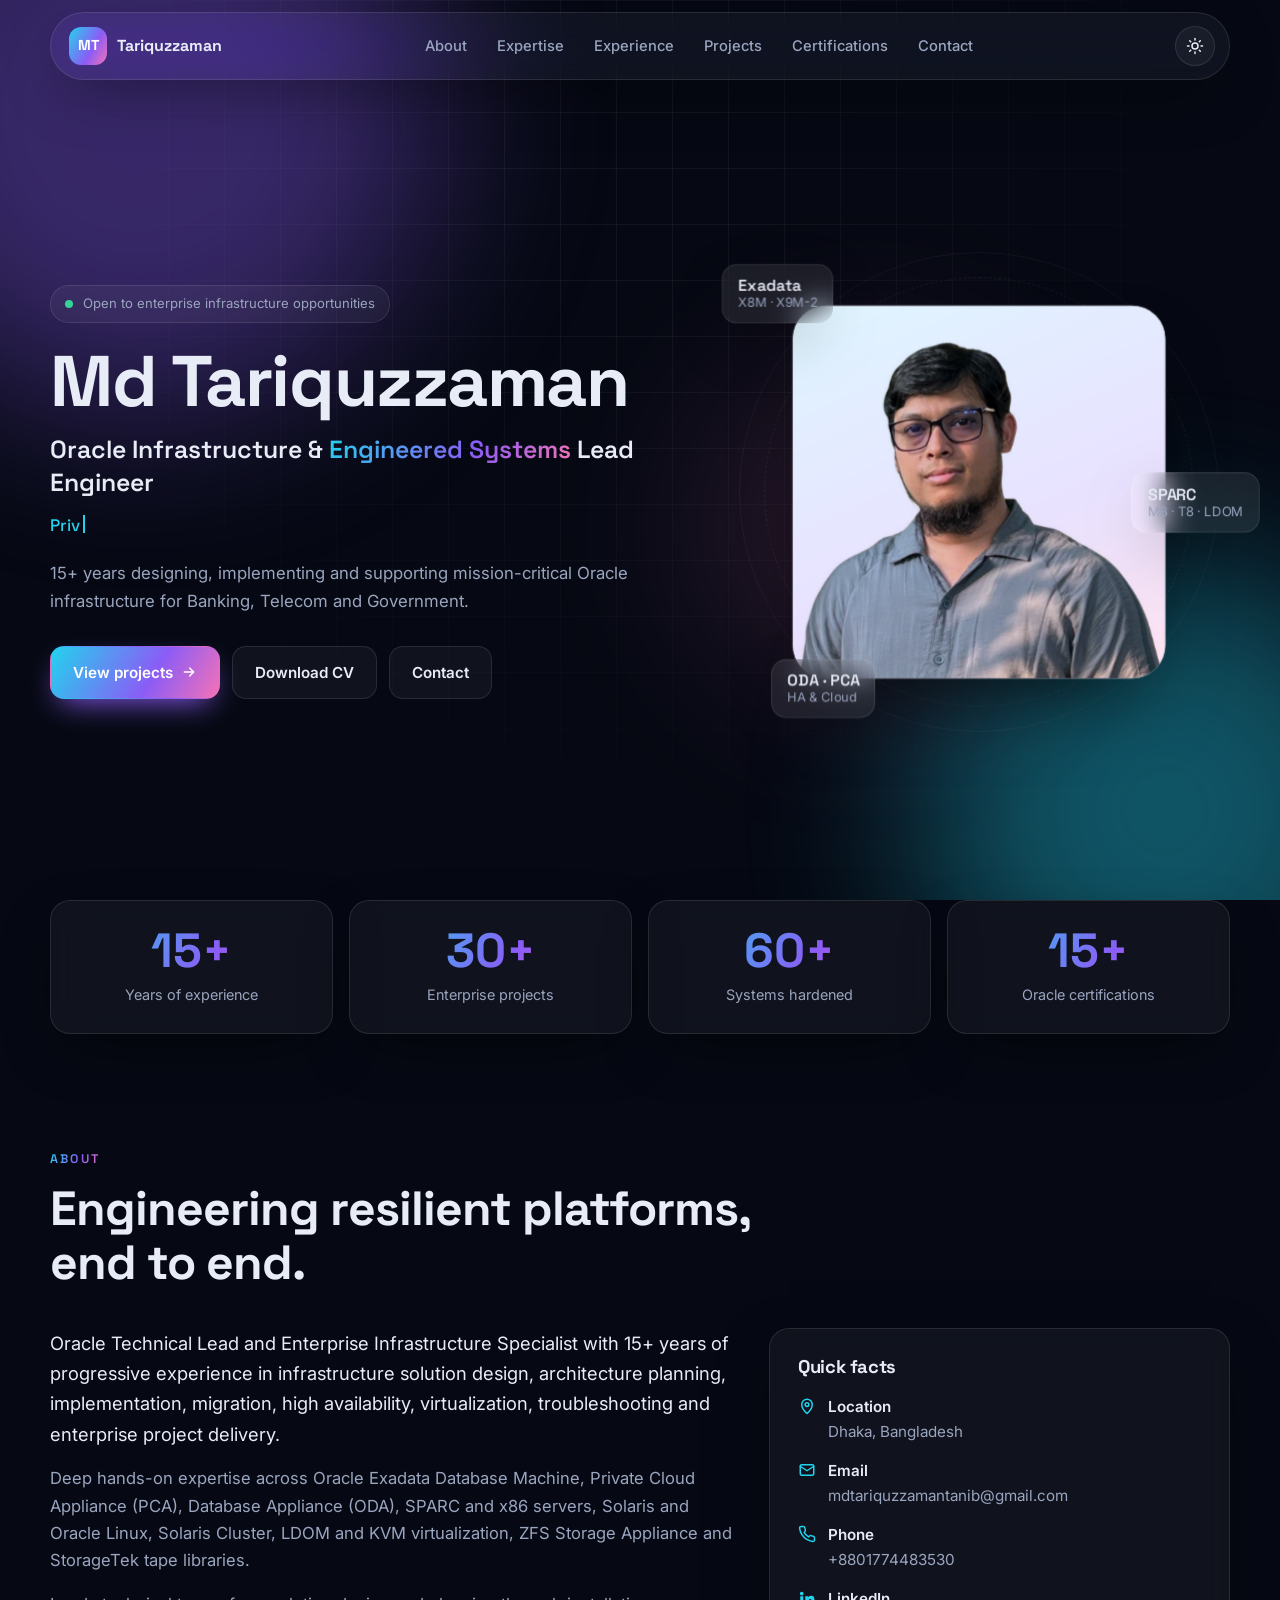
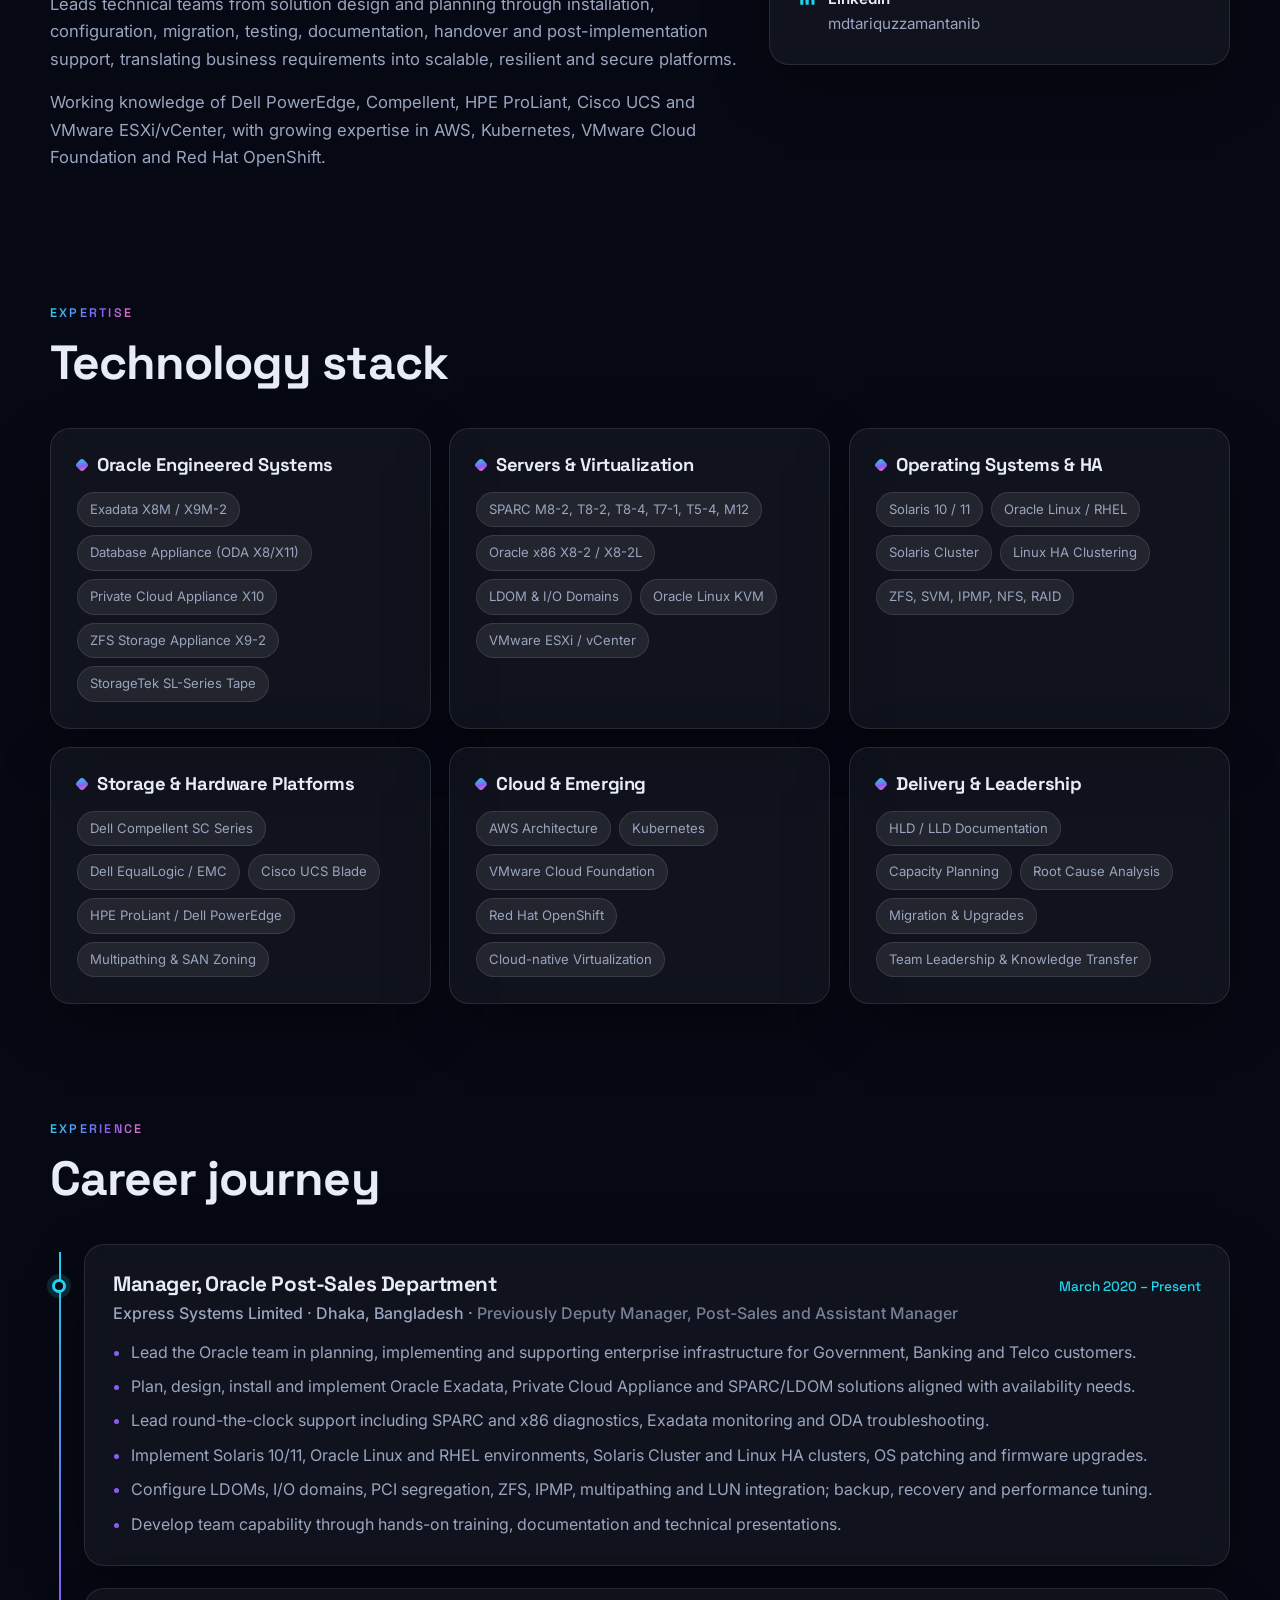
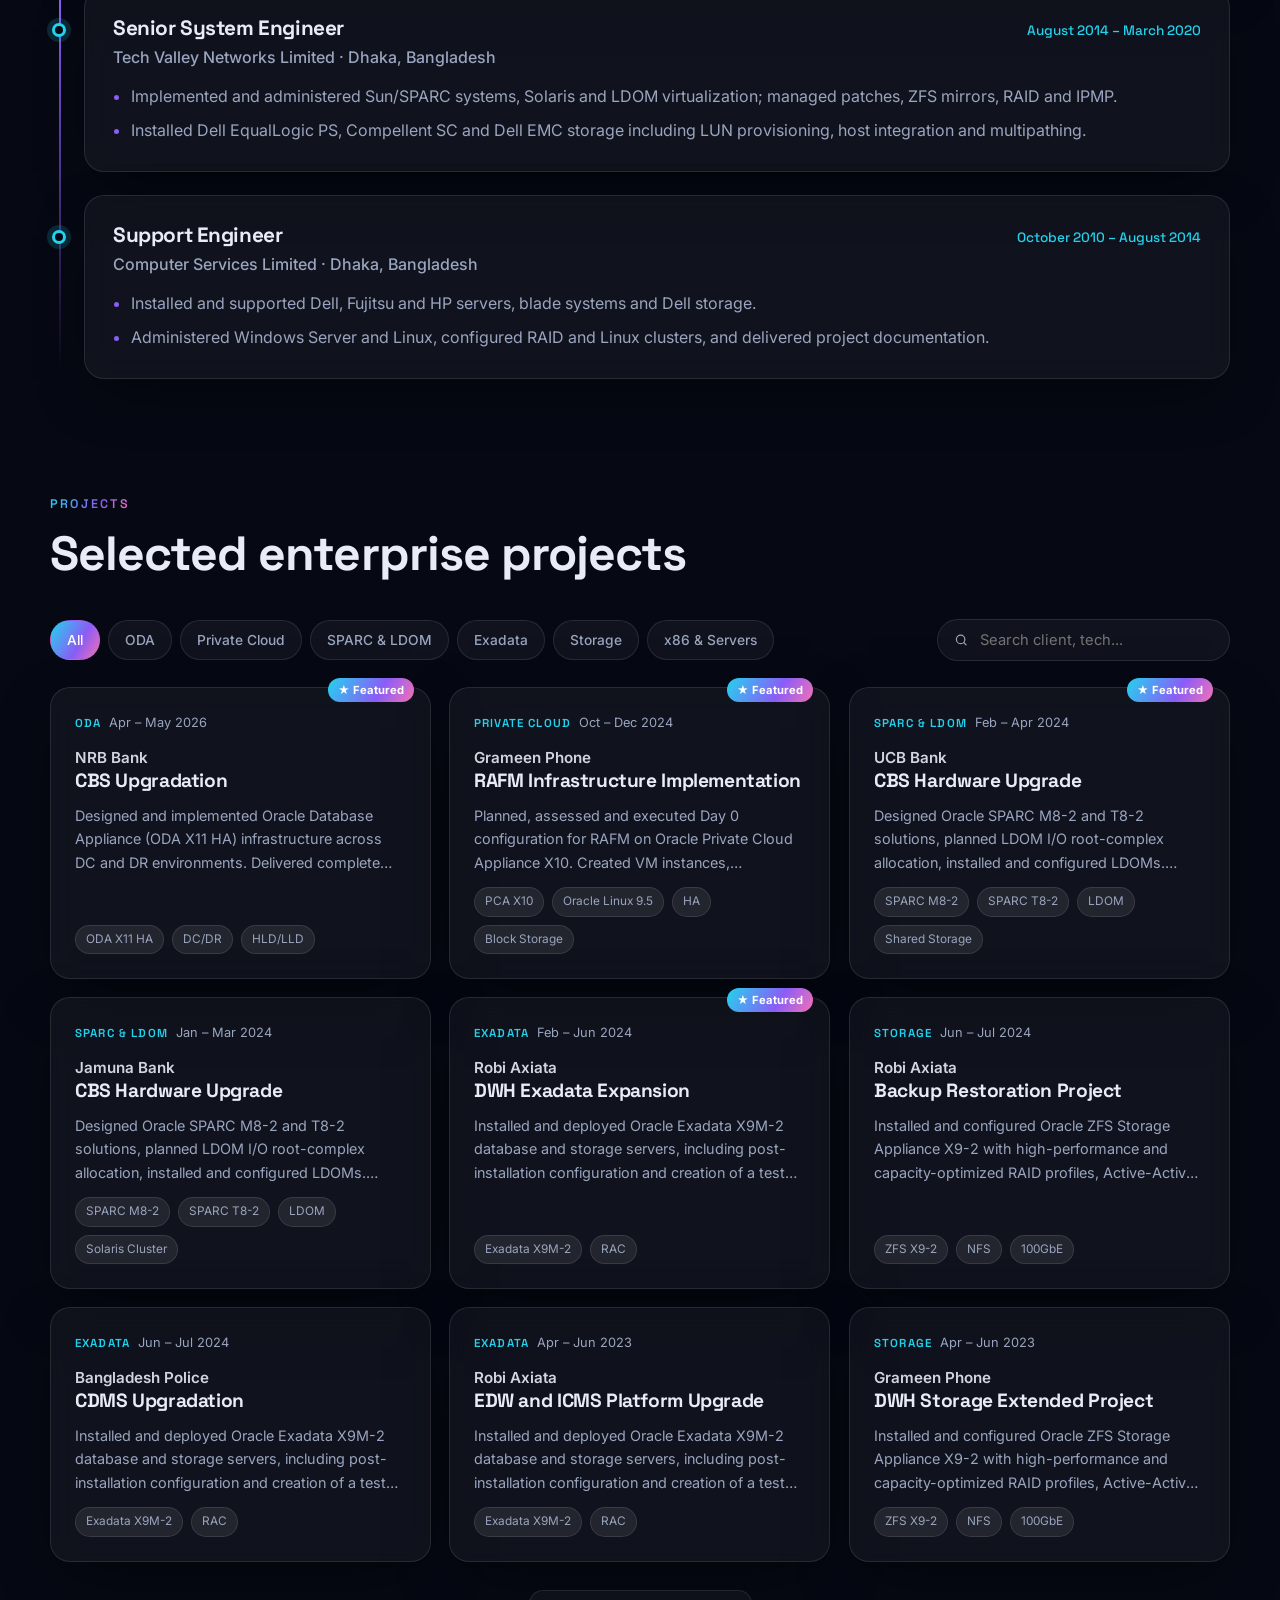
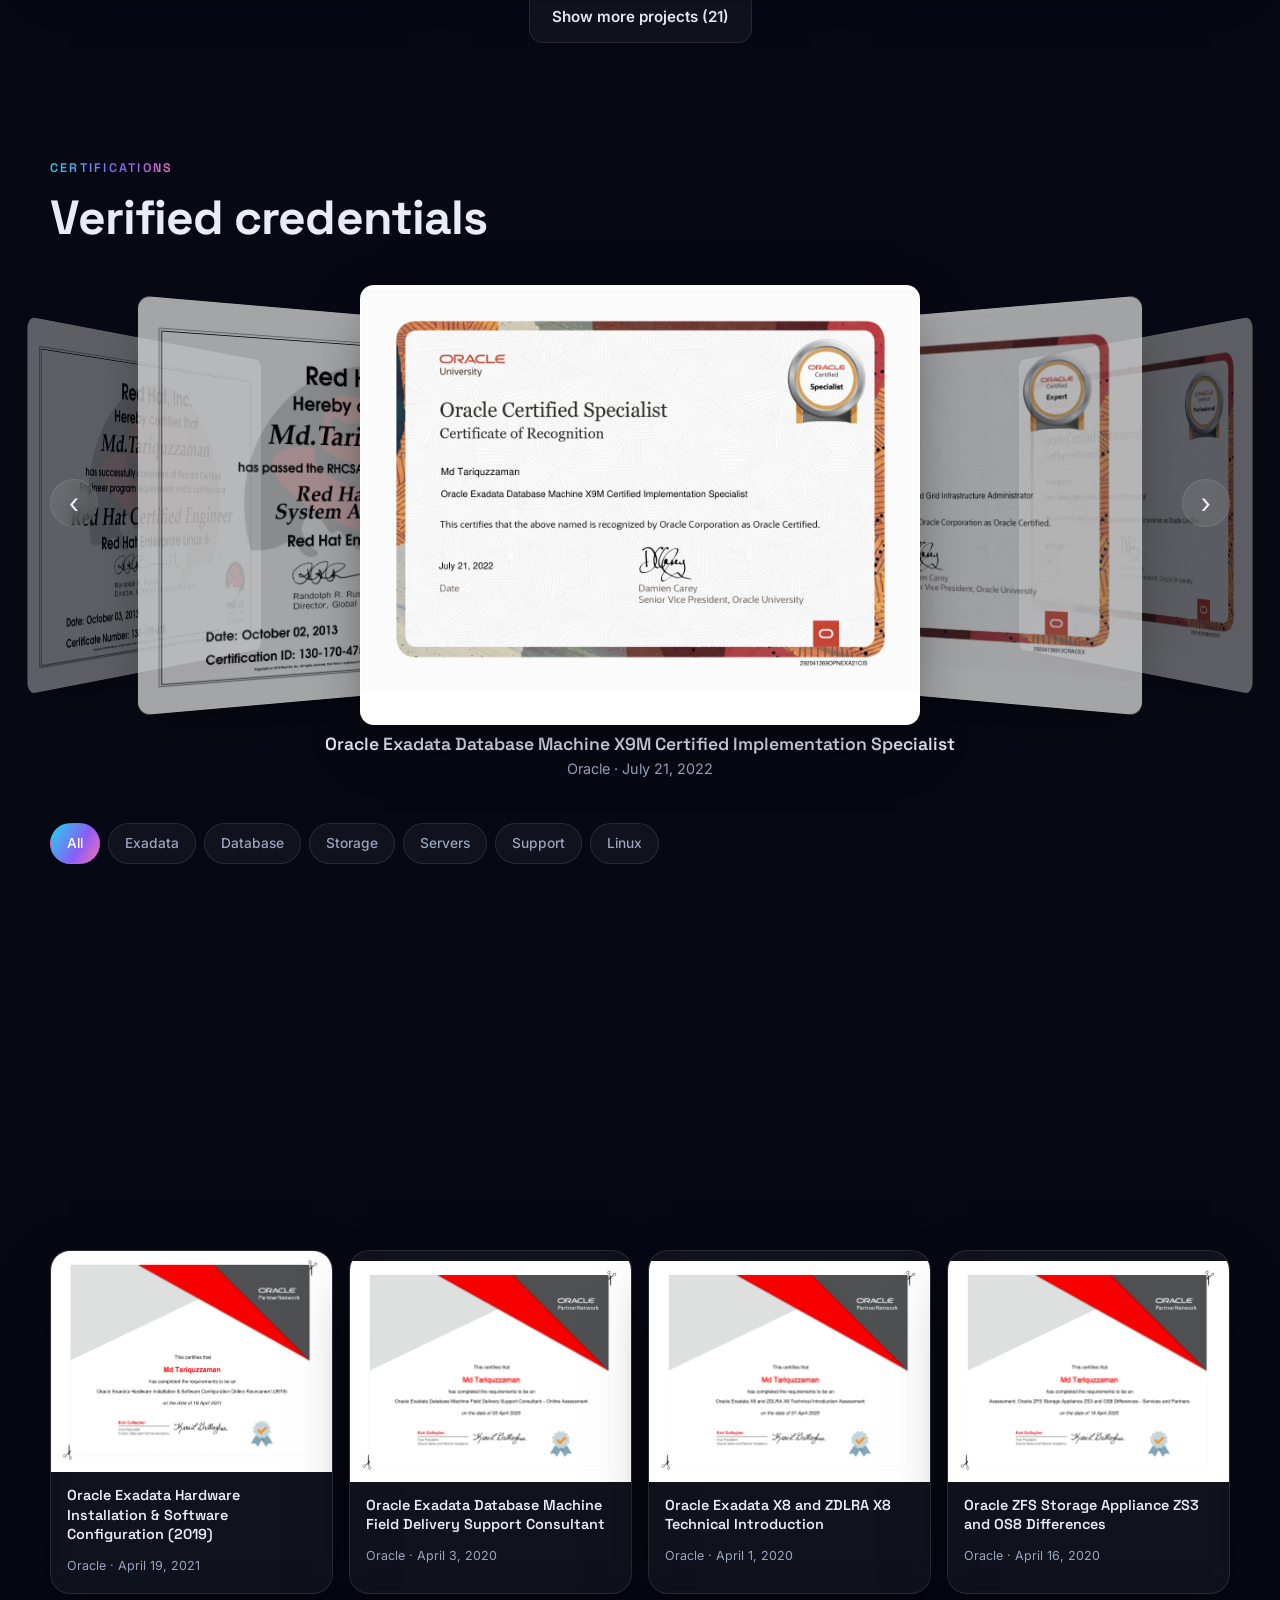
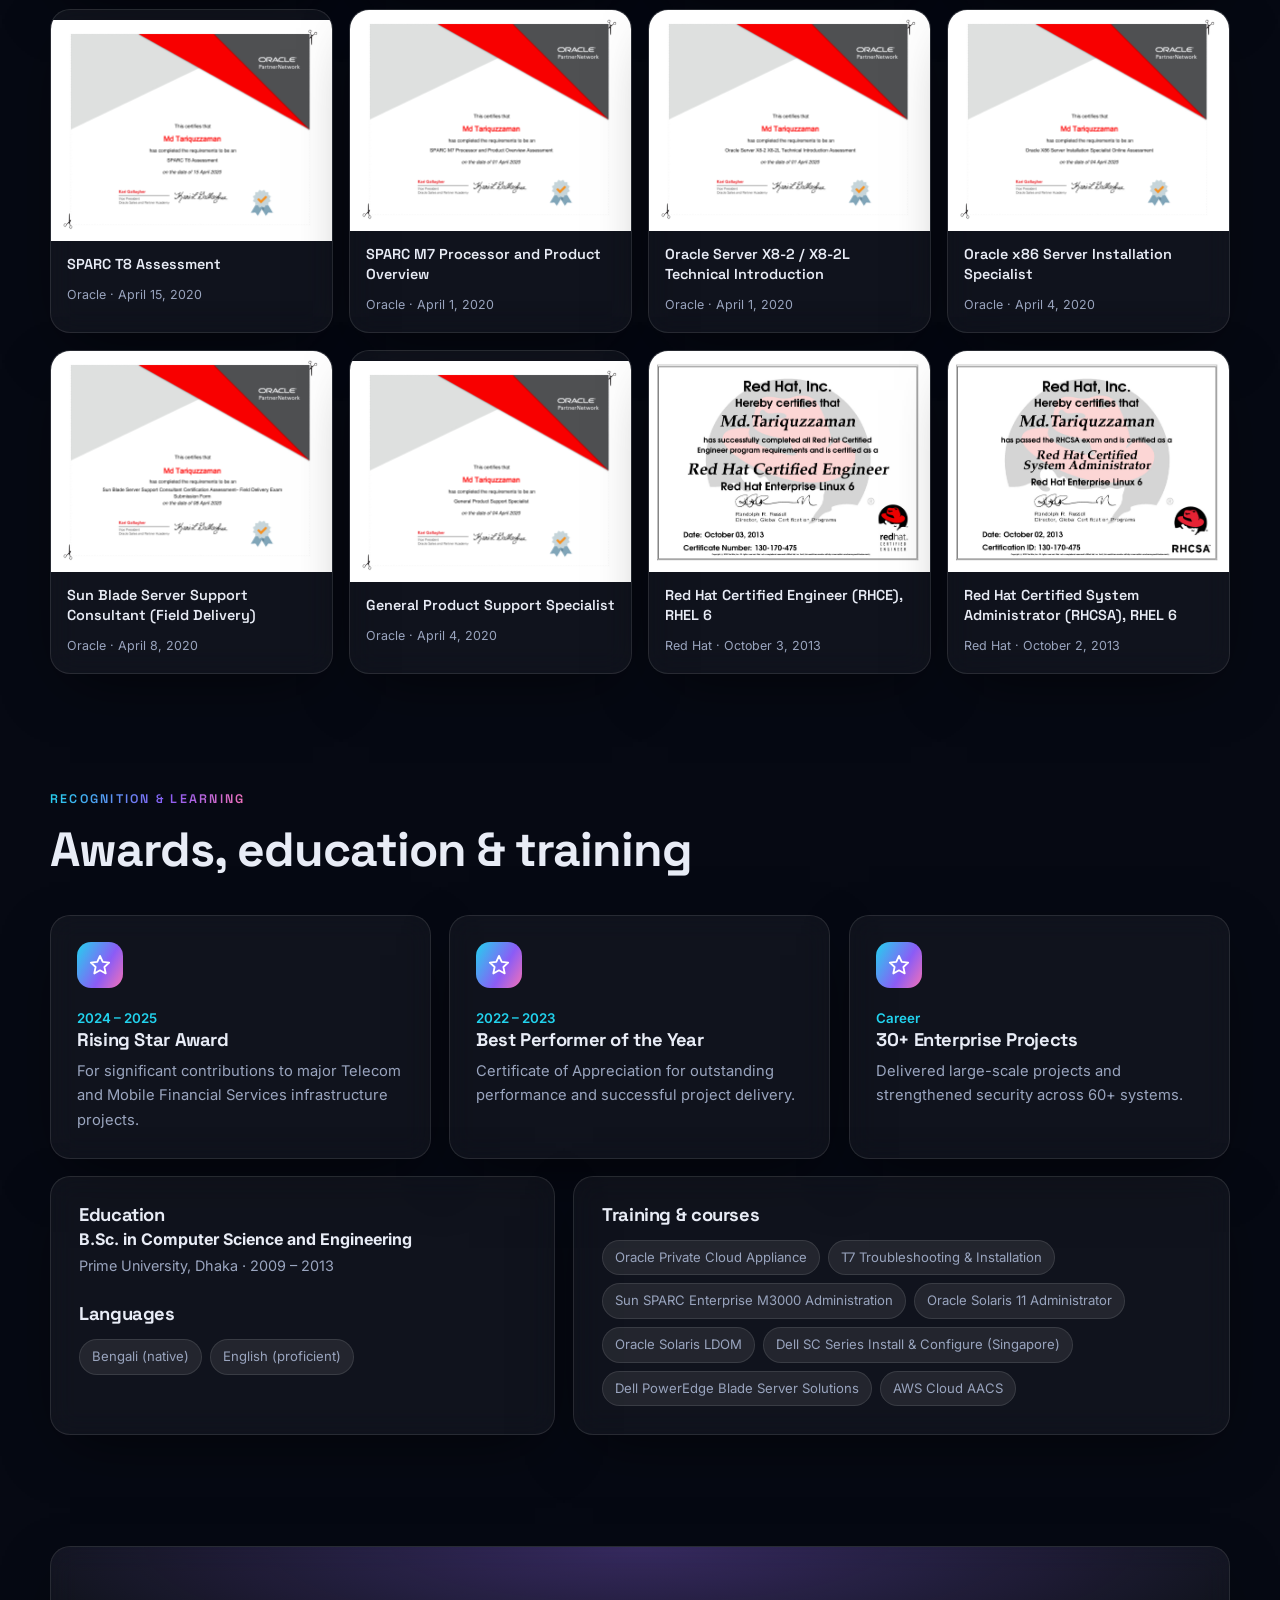
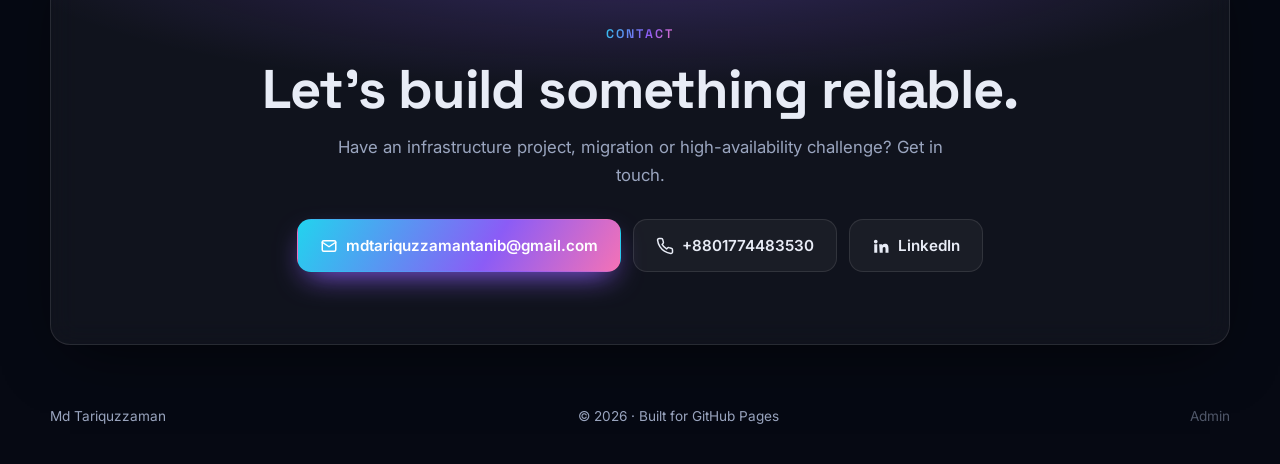
==== index.html @ 2ae0b71f "Add portfolio website with GitHub-backed admin panel Co-Authored-By: Claude Sonnet 5.5 <noreply@anth" ====
<!doctype html>
<html lang="en" data-theme="dark">
<head>
<meta charset="utf-8">
<meta name="viewport" content="width=device-width, initial-scale=1, viewport-fit=cover">
<title>Md Tariquzzaman | Oracle Infrastructure & Engineered Systems Lead</title>
<meta name="description" content="Portfolio of Md Tariquzzaman, Oracle Infrastructure and Engineered Systems Lead Engineer: Exadata, ODA, Private Cloud Appliance, SPARC and LDOM, Solaris, high availability.">
<meta property="og:title" content="Md Tariquzzaman | Oracle Infrastructure Lead Engineer">
<meta property="og:description" content="15+ years delivering mission-critical Oracle infrastructure for Banking, Telecom and Government.">
<meta property="og:image" content="assets/profile.jpg">
<meta name="theme-color" content="#060913">
<link rel="icon" href="assets/favicon.svg" type="image/svg+xml">
<link rel="preconnect" href="https://fonts.googleapis.com">
<link rel="preconnect" href="https://fonts.gstatic.com" crossorigin>
<link href="https://fonts.googleapis.com/css2?family=Inter:wght@400;500;600&family=Space+Grotesk:wght@500;600;700&display=swap" rel="stylesheet">
<link rel="stylesheet" href="css/style.css">
<script>try{var t=localStorage.getItem('theme');if(t)document.documentElement.dataset.theme=t}catch(e){}</script>
</head>
<body>
<div class="bg" aria-hidden="true"><i class="blob b1"></i><i class="blob b2"></i><i class="blob b3"></i><i class="grid"></i></div>
<div class="progress" id="progress"></div>

<header class="nav" id="nav">
  <a class="brand" href="#top" aria-label="Home"><span class="mark">MT</span><span class="brand-name">Tariquzzaman</span></a>
  <nav class="links" id="links" aria-label="Primary">
    <a href="#about">About</a><a href="#expertise">Expertise</a><a href="#experience">Experience</a>
    <a href="#projects">Projects</a><a href="#certifications">Certifications</a><a href="#contact">Contact</a>
  </nav>
  <div class="nav-actions">
    <button class="icon-btn" id="themeBtn" aria-label="Toggle theme"><svg viewBox="0 0 24 24" width="18" height="18" fill="none" stroke="currentColor" stroke-width="2" stroke-linecap="round"><circle cx="12" cy="12" r="4"/><path d="M12 2v2M12 20v2M4.9 4.9l1.4 1.4M17.7 17.7l1.4 1.4M2 12h2M20 12h2M4.9 19.1l1.4-1.4M17.7 6.3l1.4-1.4"/></svg></button>
    <button class="icon-btn menu" id="menuBtn" aria-label="Menu" aria-expanded="false"><span></span><span></span><span></span></button>
  </div>
</header>

<main id="top">
  <section class="hero container">
    <div class="hero-copy">
      <span class="pill"><i class="dot"></i> Open to enterprise infrastructure opportunities</span>
      <h1 id="hName" class="reveal">Md Tariquzzaman</h1>
      <p class="role">Oracle Infrastructure &amp; <span class="grad">Engineered Systems</span> Lead Engineer</p>
      <p class="typed" aria-live="off"><span id="typed"></span><i class="caret"></i></p>
      <p class="lead" id="hTagline"></p>
      <div class="cta">
        <a class="btn primary" href="#projects">View projects <svg viewBox="0 0 24 24" width="16" height="16" fill="none" stroke="currentColor" stroke-width="2.2" stroke-linecap="round"><path d="M5 12h14M13 6l6 6-6 6"/></svg></a>
        <a class="btn ghost" id="cvBtn" href="assets/Md-Tariquzzaman-CV.pdf" target="_blank" rel="noopener">Download CV</a>
        <a class="btn ghost" href="#contact">Contact</a>
      </div>
    </div>
    <div class="hero-visual">
      <div class="scene" id="heroScene">
        <div class="orbit o1"></div><div class="orbit o2"></div>
        <div class="photo-card" id="photoCard">
          <img id="hPhoto" src="assets/profile.jpg" alt="Portrait of Md Tariquzzaman" width="500" height="500" fetchpriority="high">
        </div>
        <div class="chip c1"><b>Exadata</b><small>X8M · X9M-2</small></div>
        <div class="chip c2"><b>SPARC</b><small>M8 · T8 · LDOM</small></div>
        <div class="chip c3"><b>ODA · PCA</b><small>HA &amp; Cloud</small></div>
      </div>
    </div>
  </section>

  <section class="stats container" id="stats"></section>

  <section id="about" class="section container">
    <div class="sec-head"><span class="eyebrow">About</span><h2>Engineering resilient platforms,<br>end to end.</h2></div>
    <div class="about-grid">
      <div class="about-text" id="aboutText"></div>
      <aside class="glass tilt about-side">
        <h3>Quick facts</h3>
        <ul class="facts" id="facts"></ul>
      </aside>
    </div>
  </section>

  <section id="expertise" class="section container">
    <div class="sec-head"><span class="eyebrow">Expertise</span><h2>Technology stack</h2></div>
    <div class="skill-grid" id="skills"></div>
  </section>

  <section id="experience" class="section container">
    <div class="sec-head"><span class="eyebrow">Experience</span><h2>Career journey</h2></div>
    <div class="timeline" id="timeline"></div>
  </section>

  <section id="projects" class="section container">
    <div class="sec-head"><span class="eyebrow">Projects</span><h2>Selected enterprise projects</h2></div>
    <div class="toolbar">
      <div class="filters" id="projFilters" role="tablist"></div>
      <label class="search"><svg viewBox="0 0 24 24" width="16" height="16" fill="none" stroke="currentColor" stroke-width="2" stroke-linecap="round"><circle cx="11" cy="11" r="7"/><path d="M20 20l-3.5-3.5"/></svg><input id="projSearch" type="search" placeholder="Search client, tech..." aria-label="Search projects"></label>
    </div>
    <div class="proj-grid" id="projects-grid"></div>
    <button class="btn ghost more" id="projMore" hidden>Show more projects</button>
  </section>

  <section id="certifications" class="section container">
    <div class="sec-head"><span class="eyebrow">Certifications</span><h2>Verified credentials</h2></div>
    <div class="carousel" id="carousel" aria-label="Certificate carousel">
      <div class="car-stage" id="carStage"></div>
      <button class="car-nav prev" id="carPrev" aria-label="Previous certificate">&#8249;</button>
      <button class="car-nav next" id="carNext" aria-label="Next certificate">&#8250;</button>
    </div>
    <div class="car-caption" id="carCaption"></div>
    <div class="toolbar"><div class="filters" id="certFilters"></div></div>
    <div class="cert-grid" id="certGrid"></div>
  </section>

  <section class="section container" id="recognition">
    <div class="sec-head"><span class="eyebrow">Recognition &amp; Learning</span><h2>Awards, education &amp; training</h2></div>
    <div class="award-grid" id="awards"></div>
    <div class="two-col">
      <div class="glass tilt"><h3>Education</h3><div id="edu"></div><h3 class="mt">Languages</h3><div class="tags" id="langs"></div></div>
      <div class="glass tilt"><h3>Training &amp; courses</h3><div class="tags" id="training"></div></div>
    </div>
  </section>

  <section id="contact" class="section container">
    <div class="contact glass">
      <span class="eyebrow">Contact</span>
      <h2>Let's build something reliable.</h2>
      <p class="lead">Have an infrastructure project, migration or high-availability challenge? Get in touch.</p>
      <div class="contact-links" id="contactLinks"></div>
    </div>
  </section>
</main>

<footer class="footer container">
  <span id="footName">Md Tariquzzaman</span><span>&copy; <span id="year"></span> · Built for GitHub Pages</span>
  <a href="admin/" class="admin-link">Admin</a>
</footer>

<div class="lightbox" id="lightbox" hidden role="dialog" aria-modal="true" aria-label="Certificate preview">
  <button class="lb-close" id="lbClose" aria-label="Close">&times;</button>
  <div class="lb-card" id="lbCard"><img id="lbImg" alt=""><div class="lb-info"><h3 id="lbTitle"></h3><p id="lbMeta"></p></div></div>
</div>

<div class="modal" id="modal" hidden role="dialog" aria-modal="true">
  <div class="modal-card glass" id="modalCard"><button class="lb-close" id="modalClose" aria-label="Close">&times;</button><div id="modalBody"></div></div>
</div>

<script src="js/app.js"></script>
</body>
</html>
---- css/style.css ----
:root{
  --bg:#060913;--bg2:#0b1020;--surface:rgba(255,255,255,.045);--surface-2:rgba(255,255,255,.08);
  --border:rgba(255,255,255,.1);--text:#e8ecf6;--muted:#9aa5bf;--a1:#22d3ee;--a2:#8b5cf6;--a3:#f472b6;
  --grad:linear-gradient(120deg,var(--a1),var(--a2) 60%,var(--a3));
  --shadow:0 20px 60px -20px rgba(0,0,0,.65);--radius:20px;--nav-h:68px;
  --font:'Inter',system-ui,-apple-system,'Segoe UI',Roboto,sans-serif;--display:'Space Grotesk','Inter',system-ui,sans-serif;
}
[data-theme="light"]{
  --bg:#f5f7fc;--bg2:#ffffff;--surface:rgba(255,255,255,.75);--surface-2:rgba(255,255,255,.95);
  --border:rgba(15,23,42,.1);--text:#0f172a;--muted:#55627d;--a1:#0891b2;--a2:#6d28d9;--a3:#db2777;
  --shadow:0 20px 50px -22px rgba(30,41,90,.28);
}
*,*::before,*::after{box-sizing:border-box}
html{scroll-behavior:smooth;scroll-padding-top:calc(var(--nav-h) + 12px);-webkit-text-size-adjust:100%}
html{overflow-x:clip}
body{margin:0;background:var(--bg);color:var(--text);font:400 16px/1.65 var(--font);overflow-x:hidden;-webkit-font-smoothing:antialiased}
img{max-width:100%;display:block}
a{color:inherit;text-decoration:none}
h1,h2,h3{font-family:var(--display);line-height:1.12;margin:0;letter-spacing:-.02em}
p{margin:0}
button{font:inherit;color:inherit;cursor:pointer}
:focus-visible{outline:2px solid var(--a1);outline-offset:3px;border-radius:8px}
.container{width:min(1180px,100% - 2*clamp(16px,4vw,32px));margin-inline:auto}
.section{padding:clamp(56px,9vw,110px) 0 0}

/* background */
.bg{position:fixed;inset:0;z-index:-1;overflow:hidden;background:var(--bg)}
.blob{position:absolute;border-radius:50%;filter:blur(90px);opacity:.38;will-change:transform}
.b1{width:46vmax;height:46vmax;background:var(--a2);top:-14vmax;left:-12vmax;animation:float 22s ease-in-out infinite}
.b2{width:38vmax;height:38vmax;background:var(--a1);bottom:-12vmax;right:-10vmax;animation:float 26s ease-in-out infinite reverse}
.b3{width:26vmax;height:26vmax;background:var(--a3);top:40%;left:55%;opacity:.16;animation:float 30s ease-in-out infinite}
[data-theme="light"] .blob{opacity:.2}
.grid{position:absolute;inset:0;background-image:linear-gradient(var(--border) 1px,transparent 1px),linear-gradient(90deg,var(--border) 1px,transparent 1px);background-size:56px 56px;mask-image:radial-gradient(ellipse at 50% 20%,#000 10%,transparent 70%);-webkit-mask-image:radial-gradient(ellipse at 50% 20%,#000 10%,transparent 70%);opacity:.5}
@keyframes float{50%{transform:translate3d(4vmax,3vmax,0) scale(1.08)}}
.progress{position:fixed;top:0;left:0;height:3px;width:0;background:var(--grad);z-index:100}

/* nav */
.nav{position:fixed;top:12px;left:50%;transform:translateX(-50%);width:min(1180px,100% - 24px);height:var(--nav-h);z-index:50;
  display:flex;align-items:center;justify-content:space-between;padding:0 14px 0 18px;border-radius:999px;
  background:var(--surface);border:1px solid var(--border);backdrop-filter:blur(18px) saturate(1.4);-webkit-backdrop-filter:blur(18px) saturate(1.4);box-shadow:var(--shadow);transition:background .3s}
.brand{display:flex;align-items:center;gap:10px;font-family:var(--display);font-weight:700}
.mark{display:grid;place-items:center;width:38px;height:38px;border-radius:12px;background:var(--grad);color:#fff;font-size:.9rem;letter-spacing:0}
.links{display:flex;gap:2px}
.links a{padding:8px 14px;border-radius:999px;color:var(--muted);font-size:.92rem;font-weight:500;transition:.25s}
.links a:hover,.links a.active{color:var(--text);background:var(--surface-2)}
.nav-actions{display:flex;gap:8px;align-items:center}
.icon-btn{width:40px;height:40px;border-radius:50%;border:1px solid var(--border);background:var(--surface);display:grid;place-items:center;transition:.25s}
.icon-btn:hover{background:var(--surface-2);transform:rotate(18deg)}
.menu{display:none;flex-direction:column;gap:4px;justify-content:center;align-items:center}
.menu:hover{transform:none}
.menu span{width:16px;height:2px;background:currentColor;border-radius:2px;transition:.3s}
.menu[aria-expanded=true] span:nth-child(1){transform:translateY(6px) rotate(45deg)}
.menu[aria-expanded=true] span:nth-child(2){opacity:0}
.menu[aria-expanded=true] span:nth-child(3){transform:translateY(-6px) rotate(-45deg)}

/* buttons / pills */
.btn{display:inline-flex;align-items:center;gap:8px;padding:13px 22px;border-radius:14px;font-weight:600;font-size:.95rem;border:1px solid var(--border);transition:transform .25s,box-shadow .25s,background .25s}
.btn.primary{background:var(--grad);color:#fff;border-color:transparent;box-shadow:0 12px 30px -10px var(--a2)}
.btn.primary:hover{transform:translateY(-3px);box-shadow:0 18px 36px -10px var(--a2)}
.btn.ghost{background:var(--surface)}
.btn.ghost:hover{background:var(--surface-2);transform:translateY(-3px)}
.pill{display:inline-flex;align-items:center;gap:10px;padding:7px 14px;border-radius:999px;background:var(--surface);border:1px solid var(--border);font-size:.82rem;color:var(--muted)}
.dot{width:8px;height:8px;border-radius:50%;background:#34d399;box-shadow:0 0 0 0 #34d399;animation:pulse 2s infinite}
@keyframes pulse{70%{box-shadow:0 0 0 9px transparent}}
.eyebrow{display:inline-block;font:600 .78rem var(--display);letter-spacing:.18em;text-transform:uppercase;background:var(--grad);-webkit-background-clip:text;background-clip:text;color:transparent}
.grad{background:var(--grad);-webkit-background-clip:text;background-clip:text;color:transparent}
.glass{background:var(--surface);border:1px solid var(--border);border-radius:var(--radius);backdrop-filter:blur(14px);-webkit-backdrop-filter:blur(14px);box-shadow:var(--shadow)}

/* hero */
.hero{min-height:100svh;display:grid;grid-template-columns:1.1fr .9fr;align-items:center;gap:clamp(24px,5vw,64px);padding:calc(var(--nav-h) + 56px) 0 40px}
.hero h1{font-size:clamp(2.4rem,5.6vw,4.6rem);margin:18px 0 12px;font-weight:700}
.role{font:600 clamp(1.1rem,2.4vw,1.55rem)/1.35 var(--display);color:var(--text)}
.typed{margin:14px 0 18px;min-height:1.7em;font:500 1.05rem var(--display);color:var(--a1)}
.caret{display:inline-block;width:2px;height:1.1em;background:var(--a1);margin-left:3px;vertical-align:-.15em;animation:blink 1s steps(1) infinite}
@keyframes blink{50%{opacity:0}}
.lead{color:var(--muted);font-size:1.05rem;max-width:56ch}
.cta{display:flex;flex-wrap:wrap;gap:12px;margin-top:30px}
.hero-visual{display:grid;place-items:center;perspective:1200px}
.scene{position:relative;width:min(440px,86vw);aspect-ratio:1;transform-style:preserve-3d;transition:transform .15s ease-out;will-change:transform}
.photo-card{position:absolute;inset:9%;border-radius:32px;overflow:hidden;background:linear-gradient(155deg,#dff6ff,#e9e2ff 60%,#ffe3f1);box-shadow:0 40px 80px -30px rgba(0,0,0,.7),0 0 0 1px var(--border);transform:translateZ(40px)}
.photo-card img{width:100%;height:100%;object-fit:cover;object-position:center 20%;mix-blend-mode:multiply}
.photo-card::after{content:"";position:absolute;inset:0;background:linear-gradient(115deg,transparent 35%,rgba(255,255,255,.55) 50%,transparent 65%);transform:translateX(-120%);animation:sheen 6s ease-in-out infinite}
@keyframes sheen{40%,100%{transform:translateX(120%)}}
.orbit{position:absolute;inset:0;border-radius:50%;border:1px dashed var(--border);transform:translateZ(-30px)}
.o1{animation:spin 40s linear infinite}.o2{inset:-6%;animation:spin 60s linear infinite reverse;border-style:solid;opacity:.5}
@keyframes spin{to{rotate:360deg}}
.chip{position:absolute;padding:10px 14px;border-radius:14px;background:var(--surface-2);border:1px solid var(--border);backdrop-filter:blur(14px);-webkit-backdrop-filter:blur(14px);box-shadow:var(--shadow);display:flex;flex-direction:column;line-height:1.25;animation:bob 6s ease-in-out infinite}
.chip b{font:600 .92rem var(--display)}.chip small{color:var(--muted);font-size:.74rem}
.c1{top:2%;left:-4%;transform:translateZ(90px)}
.c2{top:46%;right:-8%;transform:translateZ(110px);animation-delay:-2s}
.c3{bottom:2%;left:6%;transform:translateZ(80px);animation-delay:-4s}
@keyframes bob{50%{translate:0 -10px}}

/* stats */
.stats{display:grid;grid-template-columns:repeat(4,1fr);gap:16px}
.stat{padding:26px 20px;text-align:center}
.stat b{display:block;font:700 clamp(2rem,4.5vw,3rem)/1 var(--display);background:var(--grad);-webkit-background-clip:text;background-clip:text;color:transparent}
.stat span{display:block;margin-top:8px;color:var(--muted);font-size:.9rem}

/* sections */
.sec-head{margin-bottom:38px}
.sec-head h2{font-size:clamp(1.9rem,4.4vw,3rem);margin-top:12px}
.about-grid{display:grid;grid-template-columns:1.5fr 1fr;gap:28px;align-items:start}
.about-text p{color:var(--muted);margin-bottom:16px;font-size:1.04rem}
.about-text p:first-child{color:var(--text);font-size:1.15rem}
.about-side{padding:28px}
h3{font-size:1.15rem}
.facts{list-style:none;padding:0;margin:16px 0 0;display:grid;gap:14px}
.facts li{display:flex;gap:12px;align-items:flex-start;color:var(--muted);font-size:.95rem}
.facts svg{flex:none;margin-top:3px;color:var(--a1)}
.facts b{display:block;color:var(--text);font-weight:600}
.facts a:hover{color:var(--a1)}

.tilt{transform-style:preserve-3d;transition:transform .2s ease-out,box-shadow .3s;will-change:transform;position:relative}
.tilt>*{transform:translateZ(0)}
.tilt::before{content:"";position:absolute;inset:0;border-radius:inherit;background:radial-gradient(420px circle at var(--mx,50%) var(--my,0%),rgba(139,92,246,.18),transparent 45%);opacity:0;transition:opacity .3s;pointer-events:none}
.tilt:hover::before{opacity:1}

.skill-grid{display:grid;grid-template-columns:repeat(3,1fr);gap:18px;perspective:1200px}
.skill{padding:26px}
.skill h3{display:flex;align-items:center;gap:10px;margin-bottom:16px}
.skill h3 i{width:10px;height:10px;border-radius:3px;background:var(--grad);transform:rotate(45deg)}
.skill ul{list-style:none;margin:0;padding:0;display:flex;flex-wrap:wrap;gap:8px}
.skill li,.tag{padding:6px 12px;border-radius:999px;background:var(--surface-2);border:1px solid var(--border);font-size:.82rem;color:var(--muted);transition:.2s}
.skill li:hover,.tag:hover{color:var(--text);border-color:var(--a1)}
.tags{display:flex;flex-wrap:wrap;gap:8px;margin-top:14px}

/* timeline */
.timeline{position:relative;display:grid;gap:22px;padding-left:34px}
.timeline::before{content:"";position:absolute;left:9px;top:8px;bottom:8px;width:2px;background:linear-gradient(var(--a1),var(--a2),transparent)}
.job{padding:28px;position:relative}
.job::after{content:"";position:absolute;left:-33px;top:34px;width:14px;height:14px;border-radius:50%;background:var(--bg);border:3px solid var(--a1);box-shadow:0 0 0 5px rgba(34,211,238,.15)}
.job-top{display:flex;flex-wrap:wrap;justify-content:space-between;gap:6px 18px;align-items:baseline}
.job h3{font-size:1.3rem}
.job .when{font:500 .85rem var(--display);color:var(--a1)}
.job .co{color:var(--muted);margin:4px 0 12px;font-weight:500}
.job .co em{font-style:normal;opacity:.75}
.job ul{margin:0;padding-left:18px;color:var(--muted);display:grid;gap:8px}
.job li::marker{color:var(--a2)}

/* projects & filters */
.toolbar{display:flex;flex-wrap:wrap;gap:14px;justify-content:space-between;align-items:center;margin-bottom:26px}
.filters{display:flex;flex-wrap:wrap;gap:8px}
.f{padding:8px 16px;border-radius:999px;border:1px solid var(--border);background:var(--surface);color:var(--muted);font-size:.86rem;font-weight:500;transition:.25s}
.f:hover{color:var(--text)}
.f.on{background:var(--grad);color:#fff;border-color:transparent}
.search{display:flex;align-items:center;gap:10px;padding:0 16px;height:42px;border-radius:999px;background:var(--surface);border:1px solid var(--border);color:var(--muted);min-width:min(280px,100%)}
.search input{background:none;border:0;outline:0;color:var(--text);font:inherit;font-size:.92rem;width:100%}
.proj-grid{display:grid;grid-template-columns:repeat(3,1fr);gap:18px;perspective:1400px}
.proj{padding:24px;display:flex;flex-direction:column;gap:12px;cursor:pointer;text-align:left;width:100%;min-height:230px;color:inherit}
.proj .top{display:flex;justify-content:space-between;align-items:center;gap:8px}
.proj .cat{font:600 .72rem var(--display);letter-spacing:.1em;text-transform:uppercase;color:var(--a1)}
.proj .yr{font-size:.8rem;color:var(--muted)}
.proj h3{font-size:1.2rem}
.proj .client{color:var(--text);opacity:.9;font-weight:600;font-size:.95rem}
.proj p{color:var(--muted);font-size:.9rem;display:-webkit-box;-webkit-line-clamp:3;-webkit-box-orient:vertical;overflow:hidden}
.proj .tags{margin-top:auto}.proj .tag{font-size:.74rem;padding:4px 10px}
.proj.star::after{content:"★ Featured";position:absolute;top:-10px;right:16px;font-size:.7rem;font-weight:700;padding:3px 10px;border-radius:999px;background:var(--grad);color:#fff}
.more{margin:28px auto 0;display:flex}
.empty{grid-column:1/-1;text-align:center;color:var(--muted);padding:40px}

/* certificates */
.carousel{position:relative;height:clamp(260px,46vw,440px);perspective:1500px;margin-bottom:10px;touch-action:pan-y}
.car-stage{position:absolute;inset:0;transform-style:preserve-3d}
.car-item{position:absolute;left:50%;top:50%;width:min(560px,74%);aspect-ratio:705/555;margin:calc(min(560px,74%)*-.39) 0 0 calc(min(560px,74%)/-2);border-radius:14px;overflow:hidden;background:#fff;border:1px solid var(--border);box-shadow:var(--shadow);transition:transform .7s cubic-bezier(.2,.8,.2,1),opacity .7s,filter .7s;cursor:pointer}
.car-item img{width:100%;height:100%;object-fit:contain;background:#fff}
.car-nav{position:absolute;top:50%;translate:0 -50%;z-index:5;width:48px;height:48px;border-radius:50%;border:1px solid var(--border);background:var(--surface-2);backdrop-filter:blur(10px);font-size:1.8rem;line-height:1;display:grid;place-items:center;transition:.25s}
.car-nav:hover{background:var(--grad);color:#fff}
.prev{left:0}.next{right:0}
.car-caption{text-align:center;margin:8px 0 34px;min-height:56px}
.car-caption b{display:block;font:600 1.1rem var(--display)}.car-caption span{color:var(--muted);font-size:.9rem}
.cert-grid{display:grid;grid-template-columns:repeat(4,1fr);gap:16px;perspective:1200px}
.cert{display:block;width:100%;text-align:left;padding:0;overflow:hidden;cursor:pointer;color:inherit}
.cert .thumb{aspect-ratio:705/555;background:#fff;overflow:hidden}
.cert img{width:100%;height:100%;object-fit:cover;transition:transform .5s}
.cert:hover img{transform:scale(1.06)}
.cert .meta{padding:14px 16px 16px}
.cert h4{margin:0 0 6px;font:600 .9rem/1.35 var(--display)}
.cert small{color:var(--muted);font-size:.78rem}

.award-grid{display:grid;grid-template-columns:repeat(3,1fr);gap:18px;margin-bottom:18px;perspective:1200px}
.award{padding:26px}
.award .ic{width:46px;height:46px;border-radius:14px;background:var(--grad);display:grid;place-items:center;color:#fff;margin-bottom:16px}
.award small{color:var(--a1);font-weight:600}
.award p{color:var(--muted);font-size:.92rem;margin-top:8px}
.two-col{display:grid;grid-template-columns:1fr 1.3fr;gap:18px;perspective:1200px}
.two-col .glass{padding:28px}.mt{margin-top:26px}
.edu b{display:block}.edu span{color:var(--muted);font-size:.9rem}

.contact{padding:clamp(32px,6vw,72px);text-align:center;position:relative;overflow:hidden}
.contact::before{content:"";position:absolute;inset:-40% -10% auto;height:80%;background:radial-gradient(ellipse,rgba(139,92,246,.3),transparent 65%);pointer-events:none}
.contact h2{font-size:clamp(1.9rem,5vw,3.4rem);margin:14px 0 14px;position:relative}
.contact .lead{margin:0 auto 30px;position:relative}
.contact-links{display:flex;flex-wrap:wrap;justify-content:center;gap:12px;position:relative}
.footer{display:flex;flex-wrap:wrap;gap:10px 20px;justify-content:space-between;align-items:center;color:var(--muted);font-size:.85rem;padding:60px 0 36px}
.admin-link{opacity:.5}.admin-link:hover{opacity:1}

/* overlays */
.lightbox,.modal{position:fixed;inset:0;z-index:200;display:grid;place-items:center;padding:20px;background:rgba(3,6,14,.8);backdrop-filter:blur(10px);-webkit-backdrop-filter:blur(10px);perspective:1600px;animation:fade .25s}
.lightbox[hidden],.modal[hidden]{display:none}
@keyframes fade{from{opacity:0}}
.lb-card{width:min(900px,100%);max-height:92svh;border-radius:16px;overflow:auto;background:var(--bg2);border:1px solid var(--border);box-shadow:0 50px 120px rgba(0,0,0,.7);animation:flip .6s cubic-bezier(.2,.8,.2,1);transform-style:preserve-3d}
@keyframes flip{from{transform:rotateY(-80deg) scale(.7);opacity:0}}
.lb-card img{width:100%;background:#fff}
.lb-info{padding:18px 22px}.lb-info p{color:var(--muted);font-size:.9rem;margin-top:4px}
.lb-close{position:fixed;top:16px;right:18px;width:44px;height:44px;border-radius:50%;border:1px solid var(--border);background:var(--surface-2);font-size:1.6rem;line-height:1;z-index:5;color:var(--text)}
.modal-card{width:min(680px,100%);max-height:90svh;overflow:auto;padding:clamp(24px,4vw,38px);background:var(--bg2);animation:flip .55s cubic-bezier(.2,.8,.2,1)}
.modal-card .lb-close{position:absolute}
.modal h2{font-size:1.7rem;margin:6px 0 4px;padding-right:40px}
.modal .desc{color:var(--muted);margin:16px 0}

/* reveal */
.rv{opacity:0;transform:translateY(34px) rotateX(8deg);transition:opacity .8s,transform .8s cubic-bezier(.2,.8,.2,1);transition-delay:var(--d,0s)}
.rv.in{opacity:1;transform:none}
.rv.tilt.in{transition:transform .2s ease-out,box-shadow .3s}

/* responsive */
@media(max-width:1020px){
  .proj-grid,.skill-grid{grid-template-columns:repeat(2,1fr)}
  .cert-grid{grid-template-columns:repeat(3,1fr)}
}
@media(max-width:860px){
  .hero{grid-template-columns:1fr;text-align:center;padding-top:calc(var(--nav-h) + 40px)}
  .hero-copy{order:2}.hero-visual{order:1}
  .lead{margin-inline:auto}.cta{justify-content:center}
  .about-grid,.two-col{grid-template-columns:1fr}
  .award-grid{grid-template-columns:1fr}
  .stats{grid-template-columns:repeat(2,1fr)}
  .menu{display:flex}
  .links{position:fixed;top:calc(var(--nav-h) + 22px);left:12px;right:12px;flex-direction:column;padding:12px;border-radius:22px;background:var(--bg2);border:1px solid var(--border);box-shadow:var(--shadow);opacity:0;pointer-events:none;transform:translateY(-10px) scale(.98);transition:.25s}
  .links.open{opacity:1;pointer-events:auto;transform:none}
  .links a{padding:14px 16px;font-size:1rem}
  .brand-name{display:none}
  .c1{left:0}.c2{right:-2%}
}
@media(max-width:620px){
  .proj-grid,.skill-grid{grid-template-columns:1fr}
  .cert-grid{grid-template-columns:repeat(2,1fr);gap:12px}
  .car-nav{width:40px;height:40px}
  .toolbar{flex-direction:column;align-items:stretch}
  .timeline{padding-left:26px}.job{padding:22px}.job::after{left:-25px}
  .chip small{display:none}
}
@media(prefers-reduced-motion:reduce){
  *,*::before,*::after{animation:none!important;transition:none!important}
  html{scroll-behavior:auto}.rv{opacity:1;transform:none}
}
@media print{.nav,.bg,.progress,.footer,.carousel,.cta{display:none}}
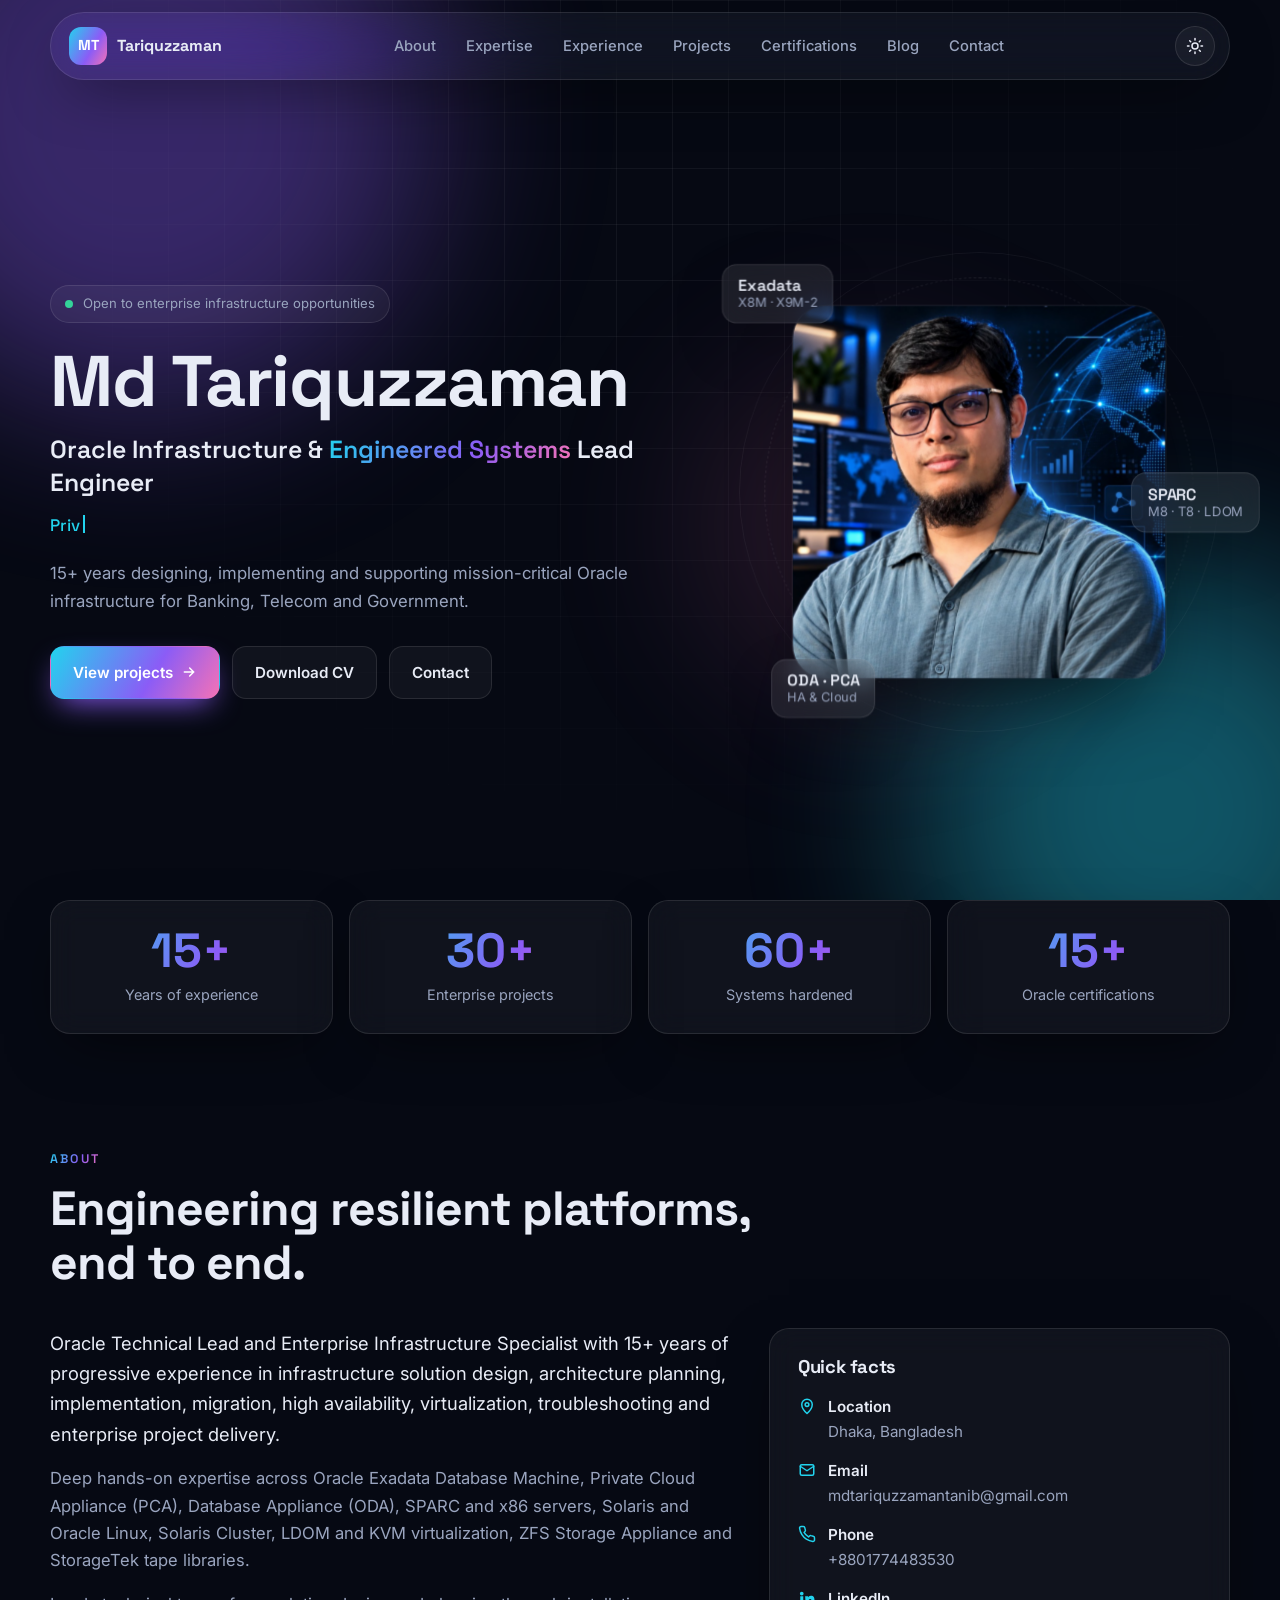
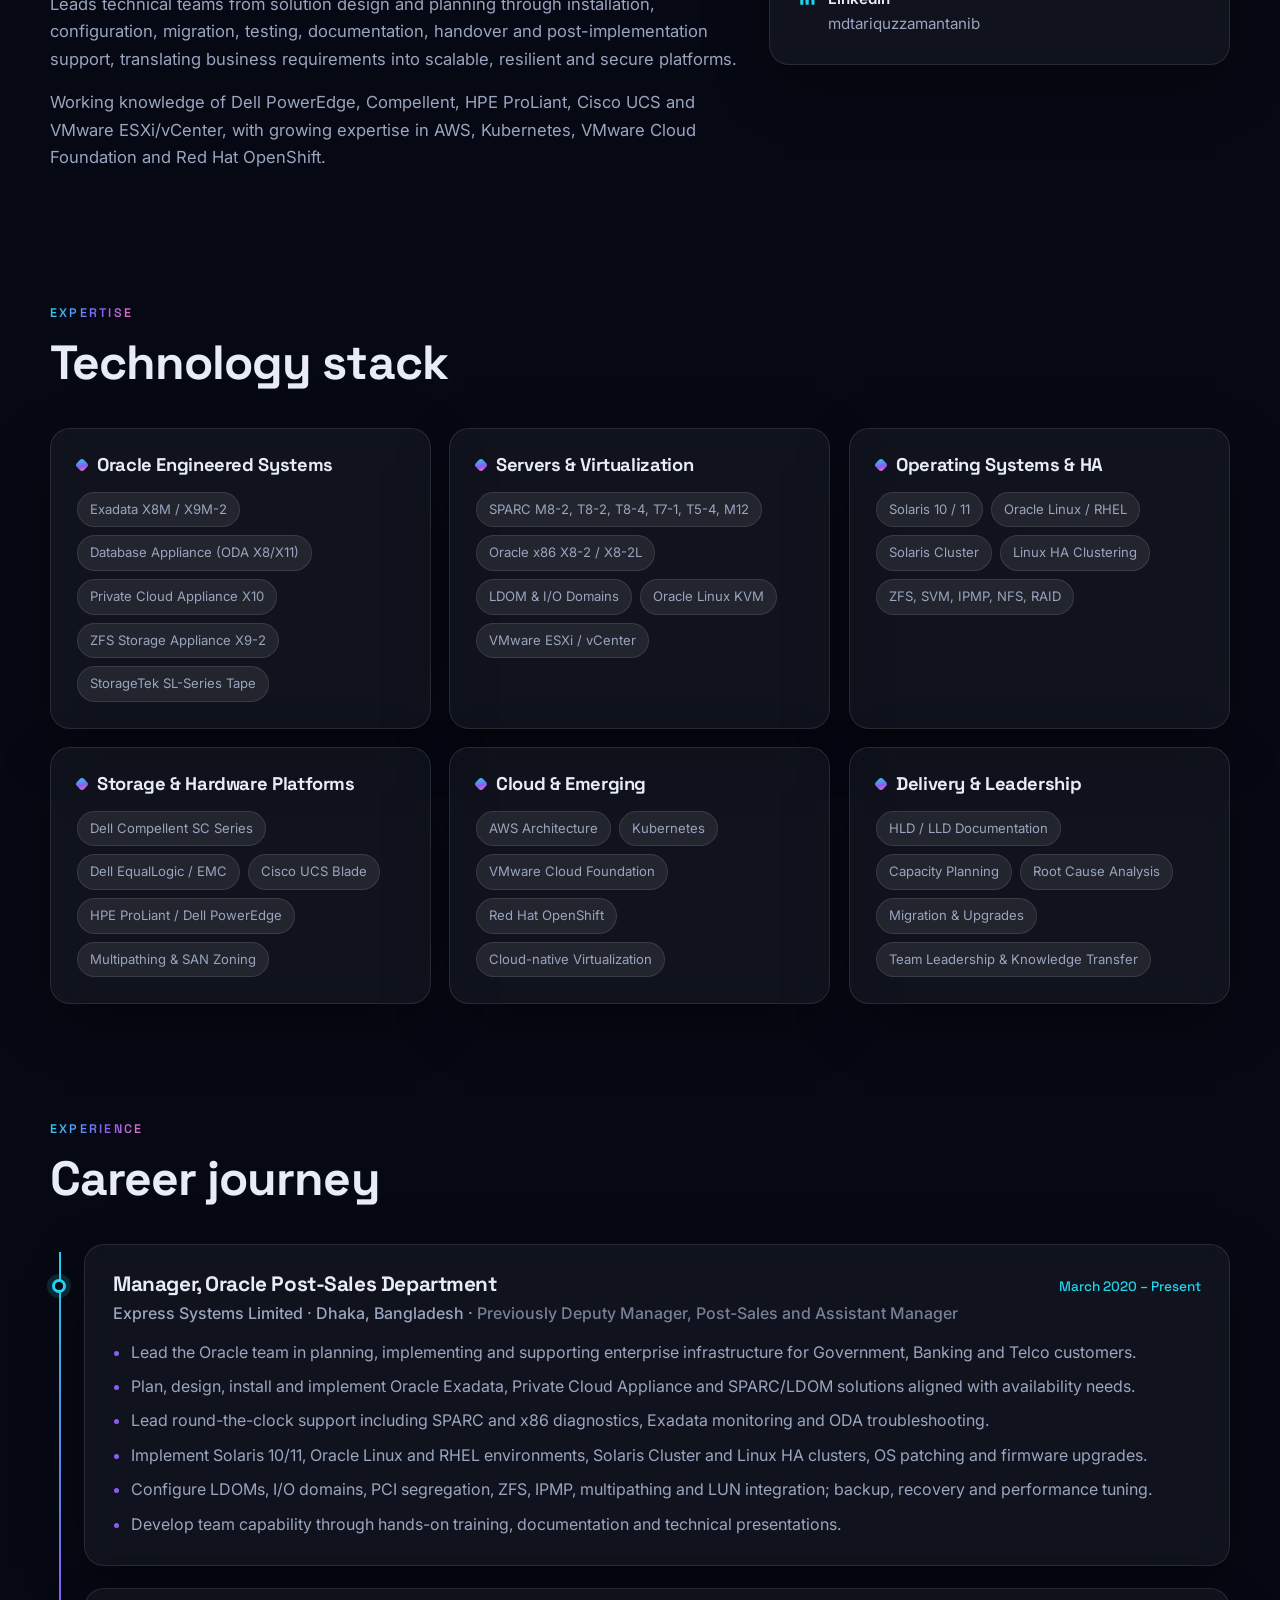
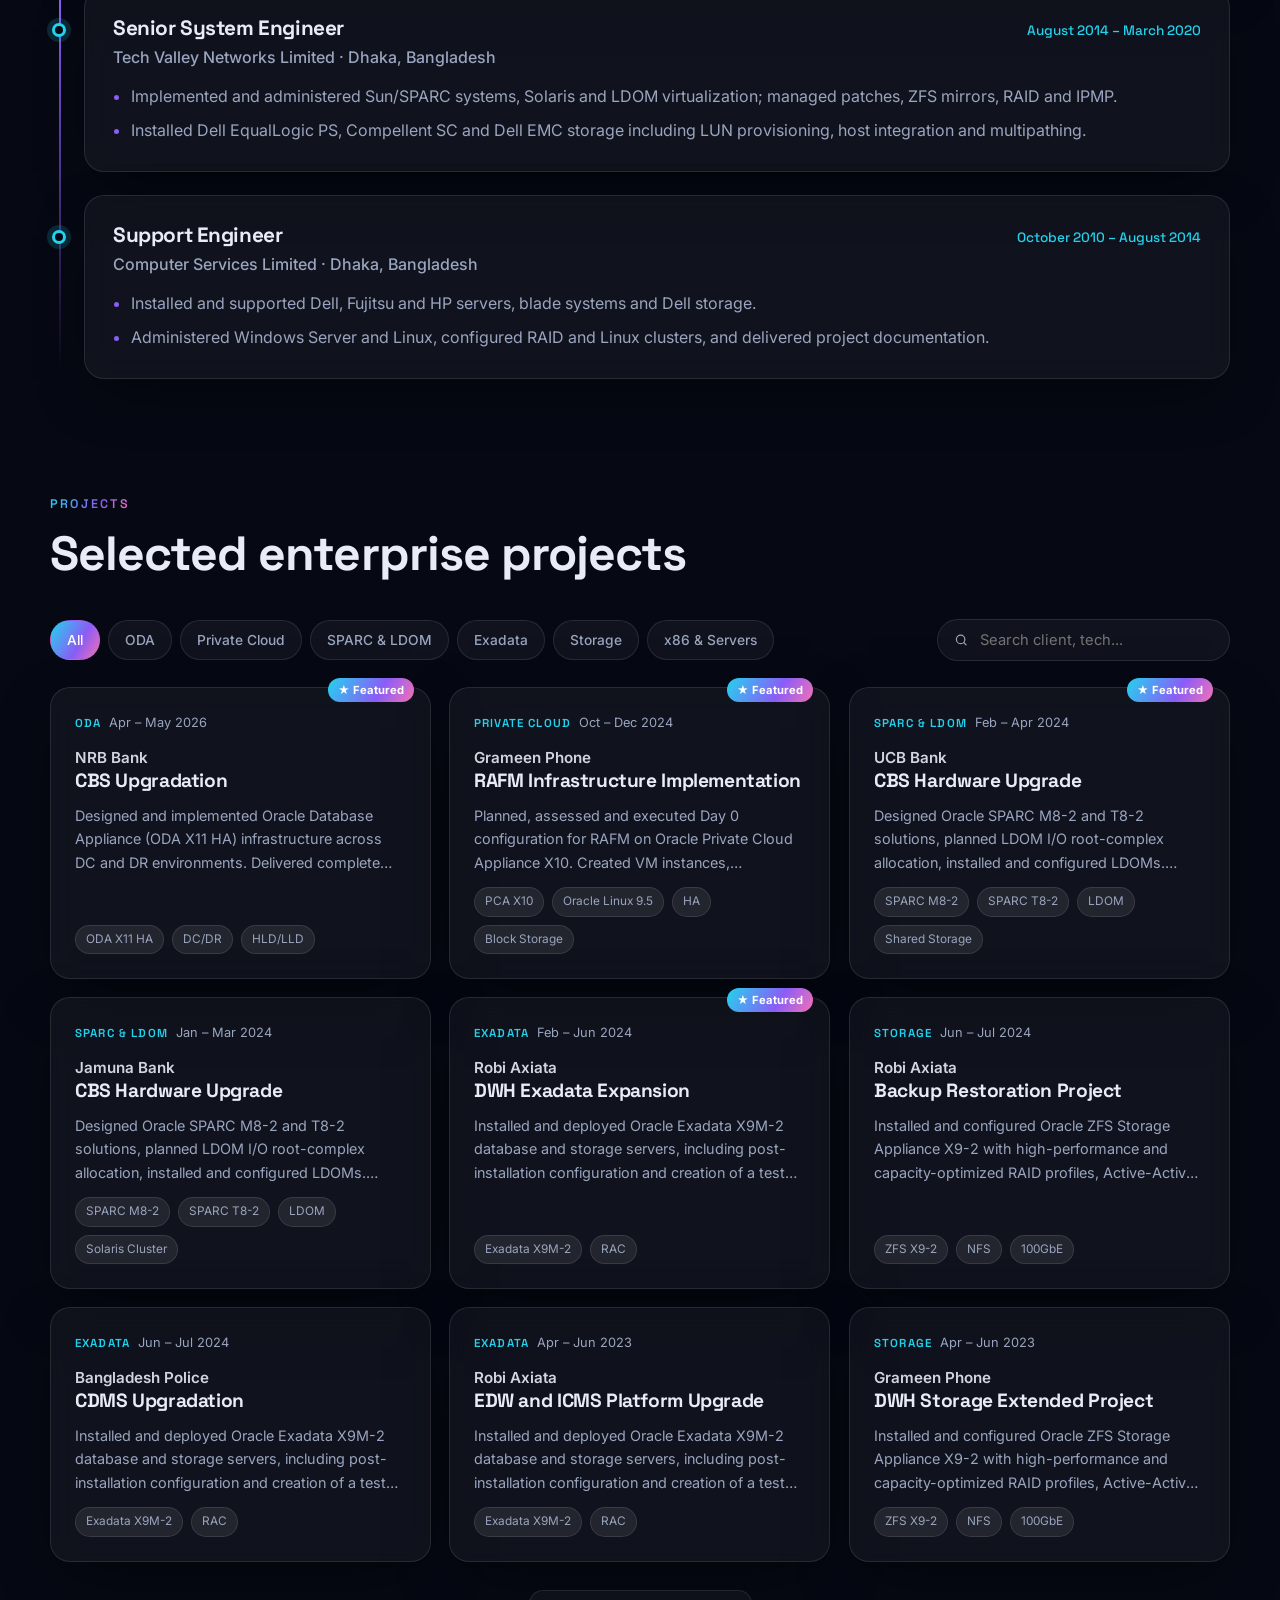
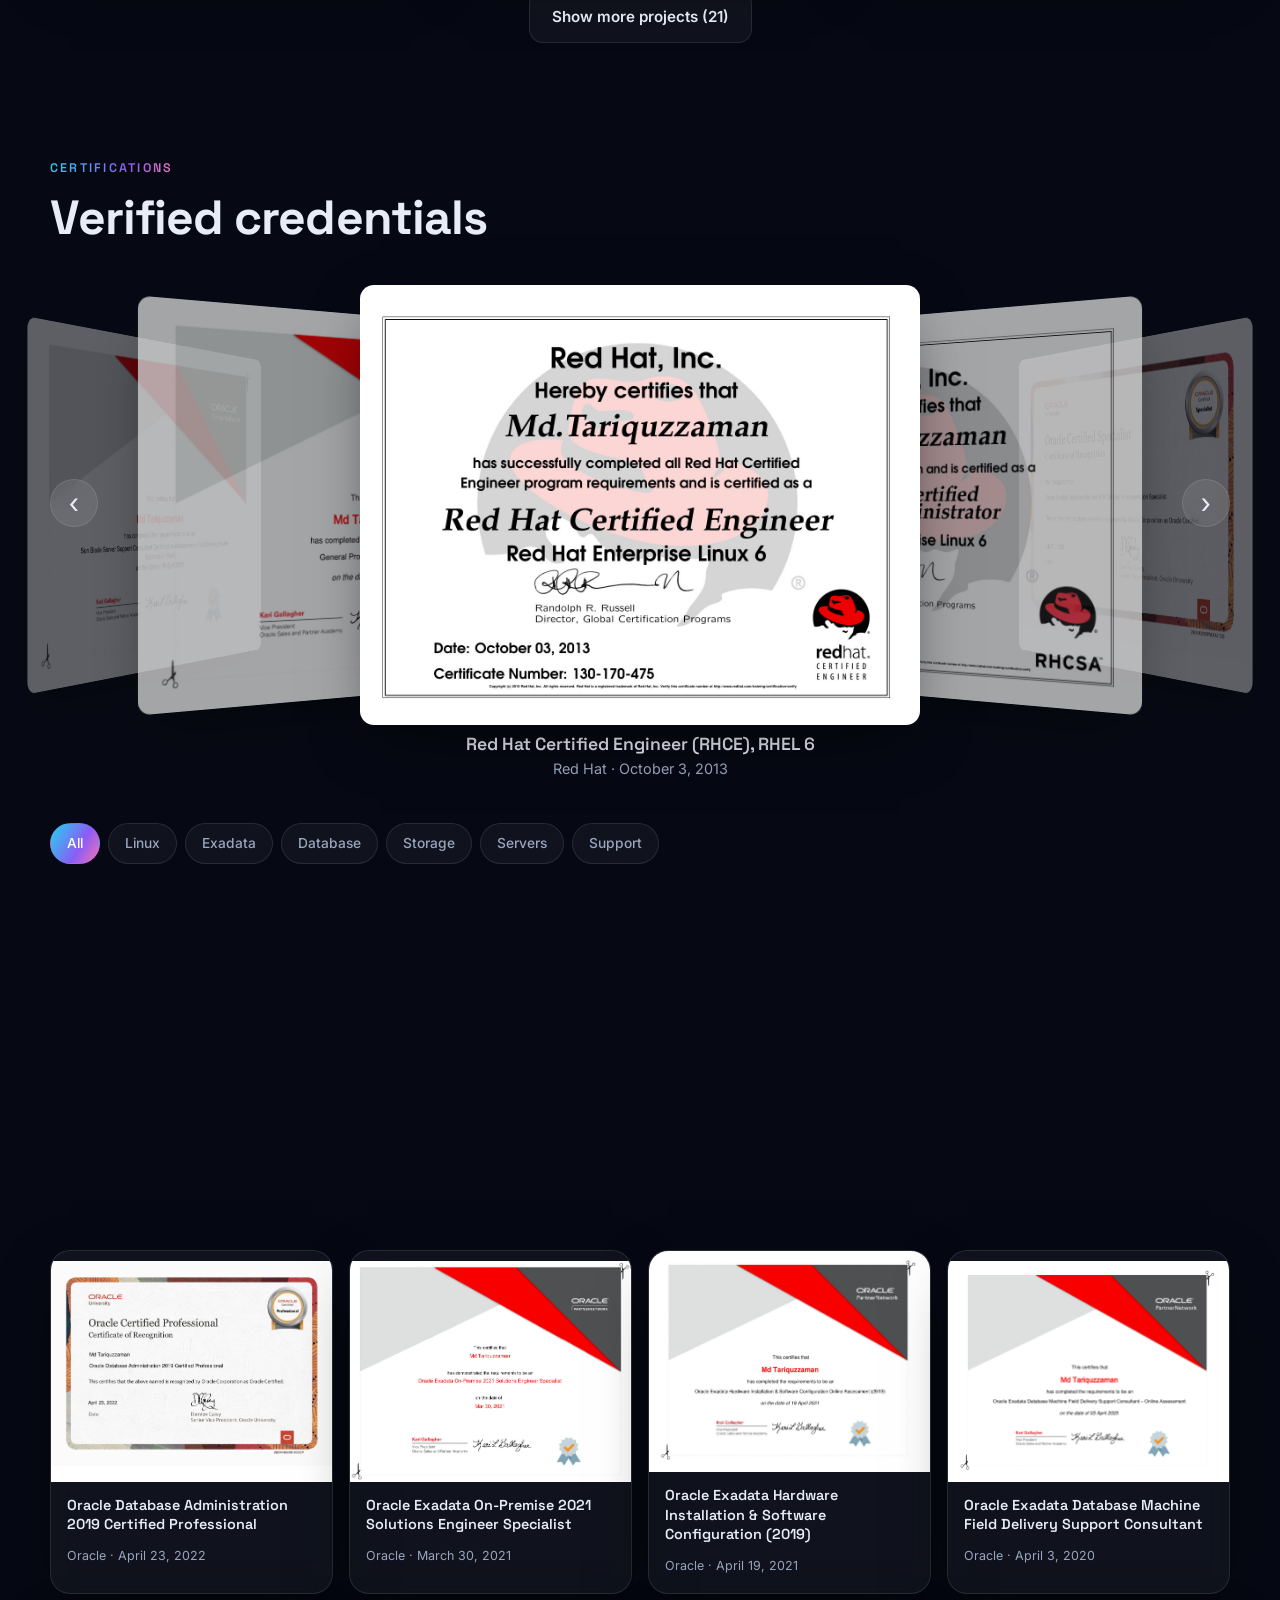
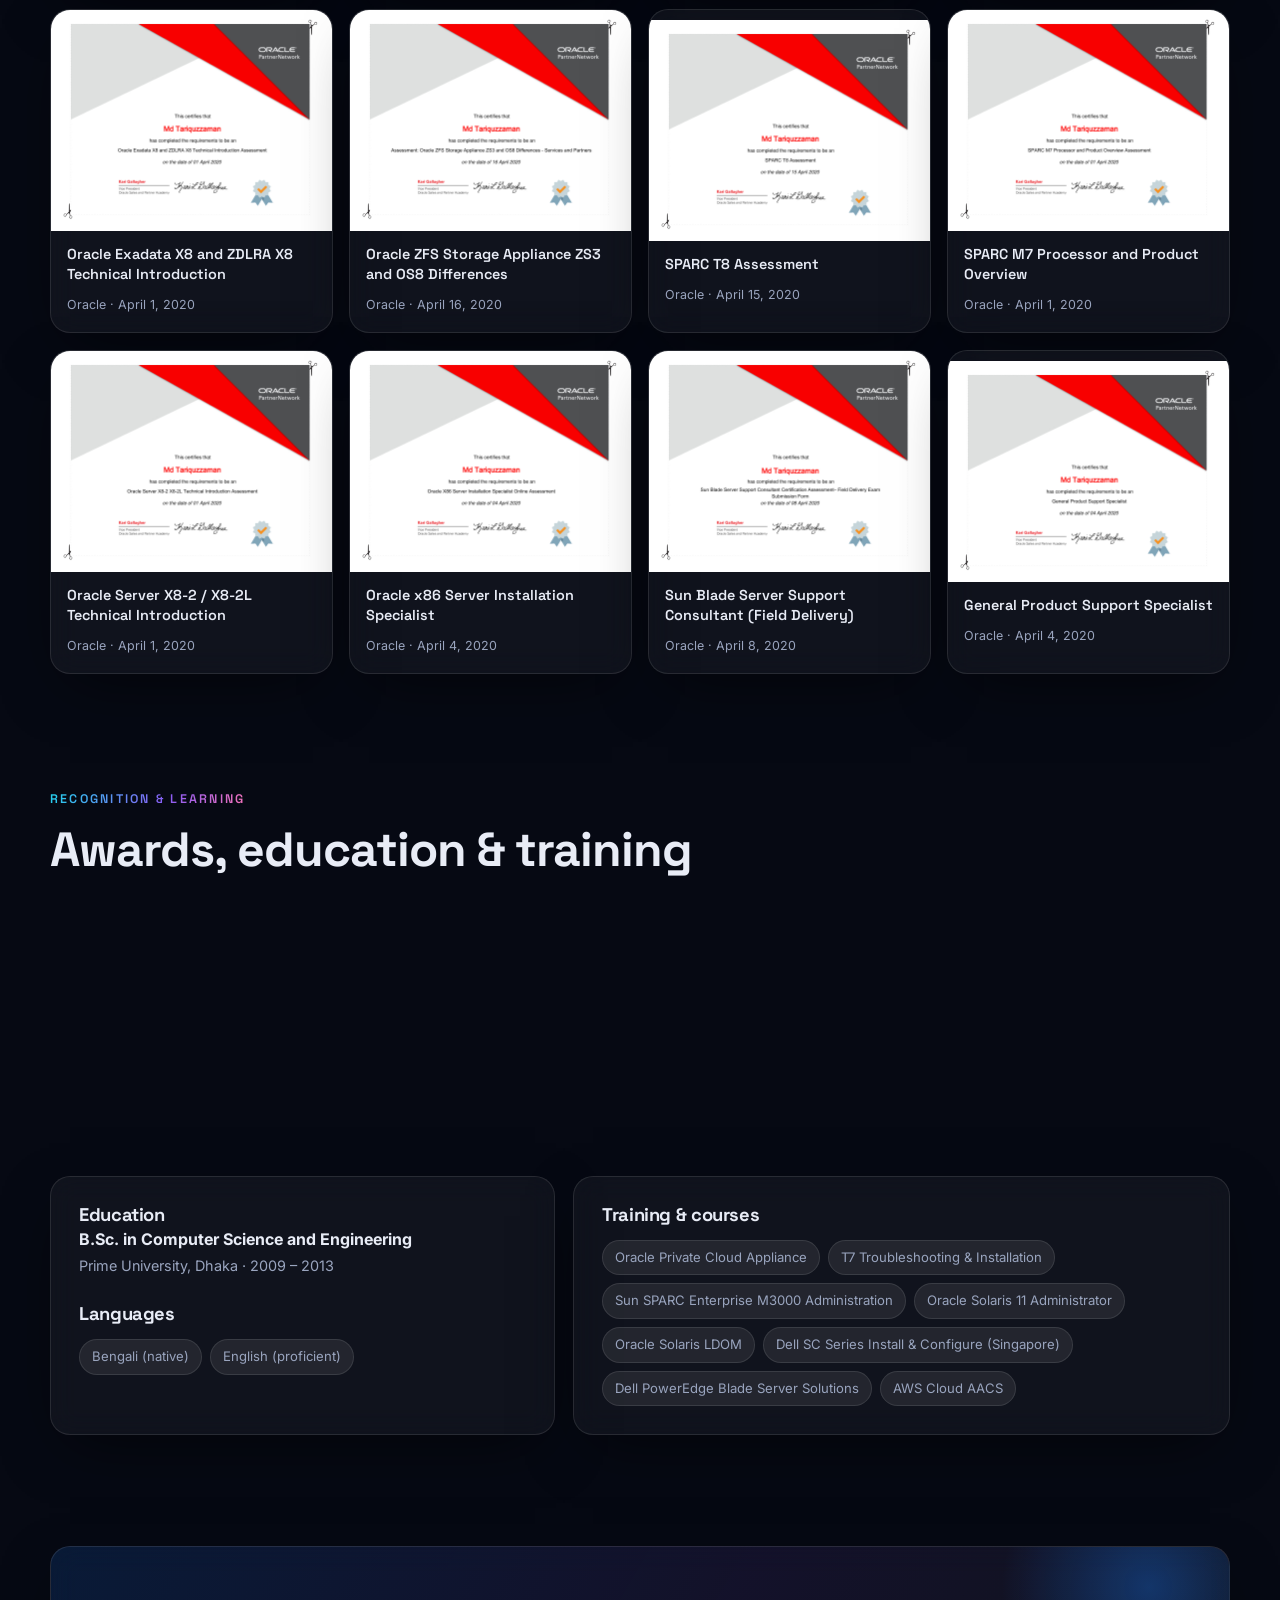
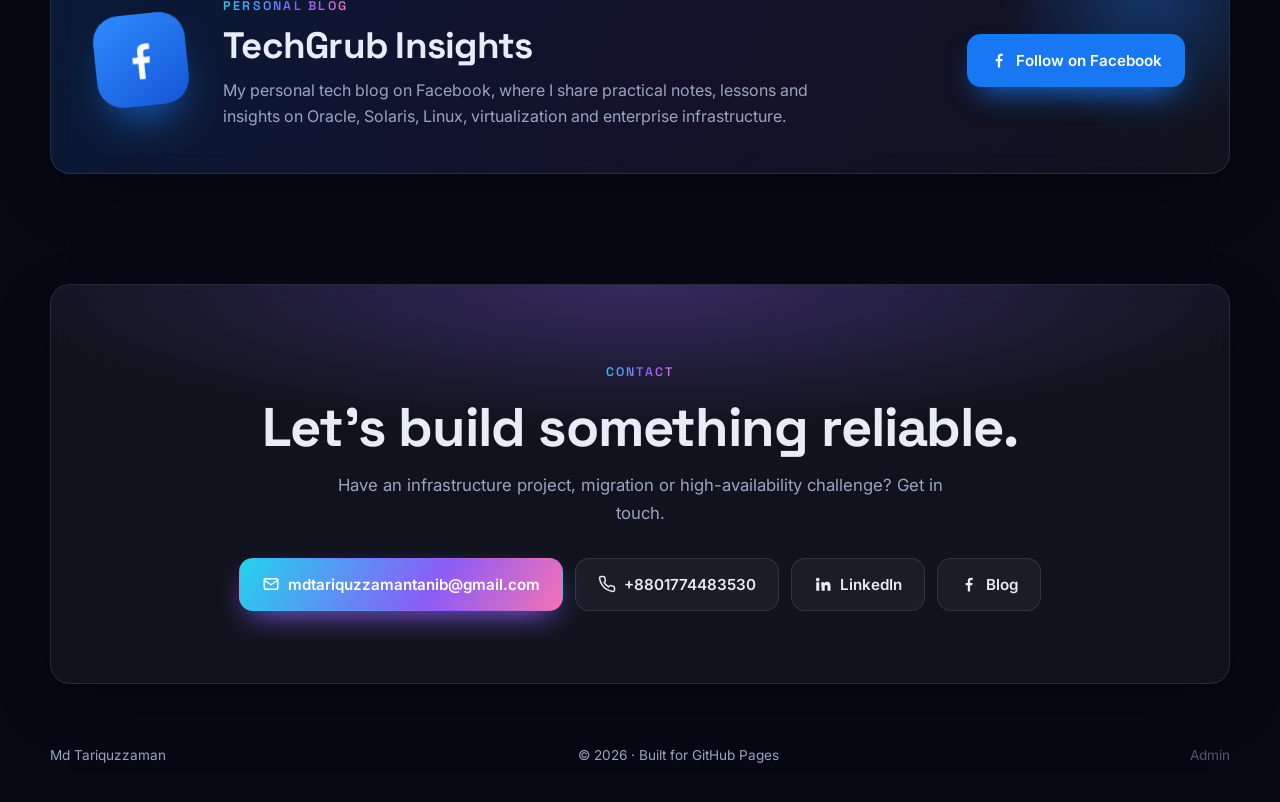
==== commit a57680d5: "Add personal blog (Facebook) section, nav link and admin field Co-Authored-By: Claude Sonnet 5.5 <no" ====
--- a/index.html
+++ b/index.html
@@ -24,7 +24,7 @@
   <a class="brand" href="#top" aria-label="Home"><span class="mark">MT</span><span class="brand-name">Tariquzzaman</span></a>
   <nav class="links" id="links" aria-label="Primary">
     <a href="#about">About</a><a href="#expertise">Expertise</a><a href="#experience">Experience</a>
-    <a href="#projects">Projects</a><a href="#certifications">Certifications</a><a href="#contact">Contact</a>
+    <a href="#projects">Projects</a><a href="#certifications">Certifications</a><a href="#blog" id="blogNav" hidden>Blog</a><a href="#contact">Contact</a>
   </nav>
   <div class="nav-actions">
     <button class="icon-btn" id="themeBtn" aria-label="Toggle theme"><svg viewBox="0 0 24 24" width="18" height="18" fill="none" stroke="currentColor" stroke-width="2" stroke-linecap="round"><circle cx="12" cy="12" r="4"/><path d="M12 2v2M12 20v2M4.9 4.9l1.4 1.4M17.7 17.7l1.4 1.4M2 12h2M20 12h2M4.9 19.1l1.4-1.4M17.7 6.3l1.4-1.4"/></svg></button>
@@ -113,6 +113,10 @@
     </div>
   </section>
 
+  <section id="blog" class="section container" hidden>
+    <div class="blog glass tilt" id="blogCard"></div>
+  </section>
+
   <section id="contact" class="section container">
     <div class="contact glass">
       <span class="eyebrow">Contact</span>
--- a/css/style.css
+++ b/css/style.css
@@ -77,8 +77,8 @@
 .cta{display:flex;flex-wrap:wrap;gap:12px;margin-top:30px}
 .hero-visual{display:grid;place-items:center;perspective:1200px}
 .scene{position:relative;width:min(440px,86vw);aspect-ratio:1;transform-style:preserve-3d;transition:transform .15s ease-out;will-change:transform}
-.photo-card{position:absolute;inset:9%;border-radius:32px;overflow:hidden;background:linear-gradient(155deg,#dff6ff,#e9e2ff 60%,#ffe3f1);box-shadow:0 40px 80px -30px rgba(0,0,0,.7),0 0 0 1px var(--border);transform:translateZ(40px)}
-.photo-card img{width:100%;height:100%;object-fit:cover;object-position:center 20%;mix-blend-mode:multiply}
+.photo-card{position:absolute;inset:9%;border-radius:32px;overflow:hidden;background:#071226;box-shadow:0 40px 80px -30px rgba(0,0,0,.7),0 0 0 1px var(--border);transform:translateZ(40px)}
+.photo-card img{width:100%;height:100%;object-fit:cover;object-position:center 15%}
 .photo-card::after{content:"";position:absolute;inset:0;background:linear-gradient(115deg,transparent 35%,rgba(255,255,255,.55) 50%,transparent 65%);transform:translateX(-120%);animation:sheen 6s ease-in-out infinite}
 @keyframes sheen{40%,100%{transform:translateX(120%)}}
 .orbit{position:absolute;inset:0;border-radius:50%;border:1px dashed var(--border);transform:translateZ(-30px)}
@@ -187,6 +187,13 @@
 .two-col .glass{padding:28px}.mt{margin-top:26px}
 .edu b{display:block}.edu span{color:var(--muted);font-size:.9rem}
 
+.blog{display:grid;grid-template-columns:auto 1fr auto;gap:clamp(18px,3vw,36px);align-items:center;padding:clamp(24px,4vw,44px);overflow:hidden;background:linear-gradient(120deg,rgba(24,119,242,.16),rgba(139,92,246,.1) 55%,var(--surface))}
+.blog::after{content:"";position:absolute;width:320px;height:320px;right:-80px;top:-120px;border-radius:50%;background:radial-gradient(circle,rgba(24,119,242,.35),transparent 65%);pointer-events:none}
+.blog-ic{width:clamp(64px,9vw,92px);aspect-ratio:1;border-radius:26px;display:grid;place-items:center;color:#fff;background:linear-gradient(145deg,#2f8bff,#1456d6);box-shadow:0 24px 40px -14px rgba(24,119,242,.7);transform:translateZ(50px) rotate(-6deg);animation:bob 6s ease-in-out infinite}
+.blog h2{font-size:clamp(1.5rem,3.4vw,2.3rem);margin:8px 0 10px}
+.blog p{color:var(--muted);max-width:60ch}
+.blog .btn{background:#1877f2;color:#fff;border-color:transparent;box-shadow:0 14px 30px -12px #1877f2;position:relative;z-index:1}
+.blog .btn:hover{transform:translateY(-3px)}
 .contact{padding:clamp(32px,6vw,72px);text-align:center;position:relative;overflow:hidden}
 .contact::before{content:"";position:absolute;inset:-40% -10% auto;height:80%;background:radial-gradient(ellipse,rgba(139,92,246,.3),transparent 65%);pointer-events:none}
 .contact h2{font-size:clamp(1.9rem,5vw,3.4rem);margin:14px 0 14px;position:relative}
@@ -233,6 +240,7 @@
   .brand-name{display:none}
   .c1{left:0}.c2{right:-2%}
 }
+@media(max-width:760px){.blog{grid-template-columns:1fr;text-align:center;justify-items:center}}
 @media(max-width:620px){
   .proj-grid,.skill-grid{grid-template-columns:1fr}
   .cert-grid{grid-template-columns:repeat(2,1fr);gap:12px}
